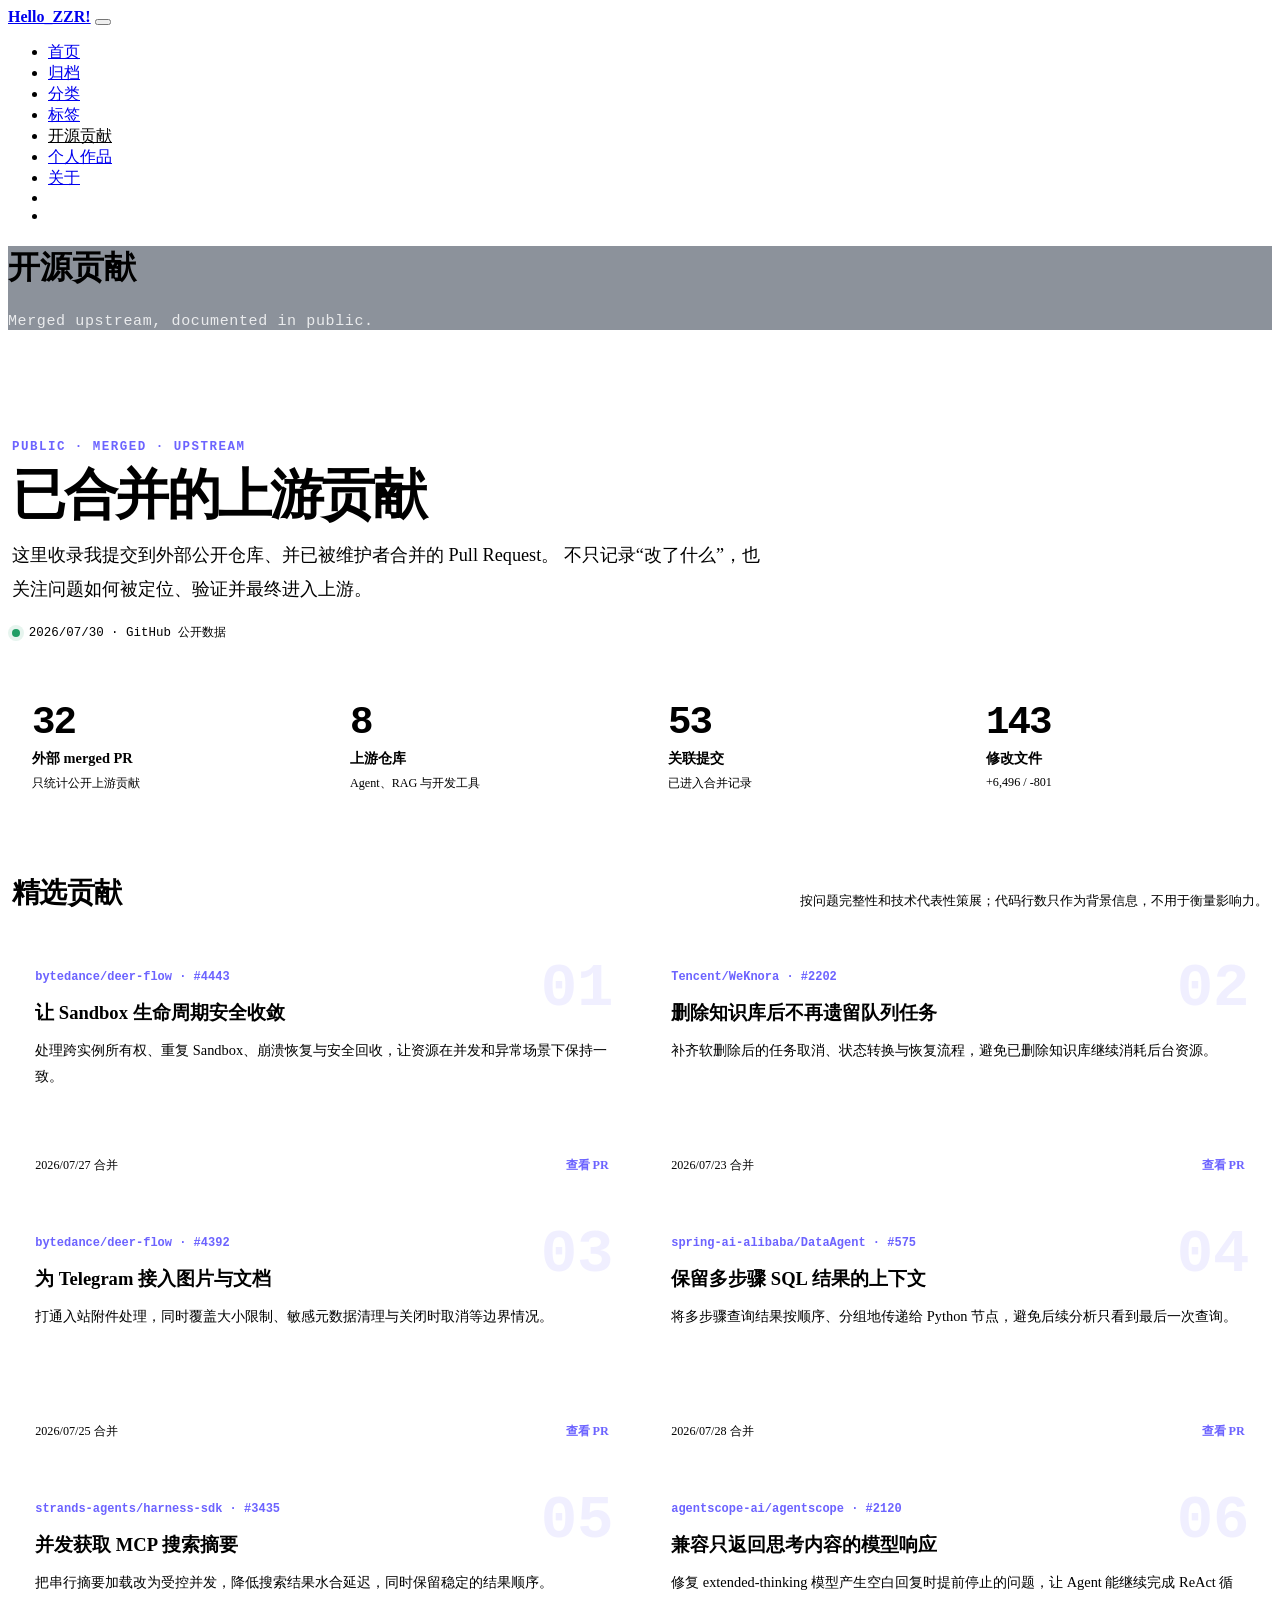
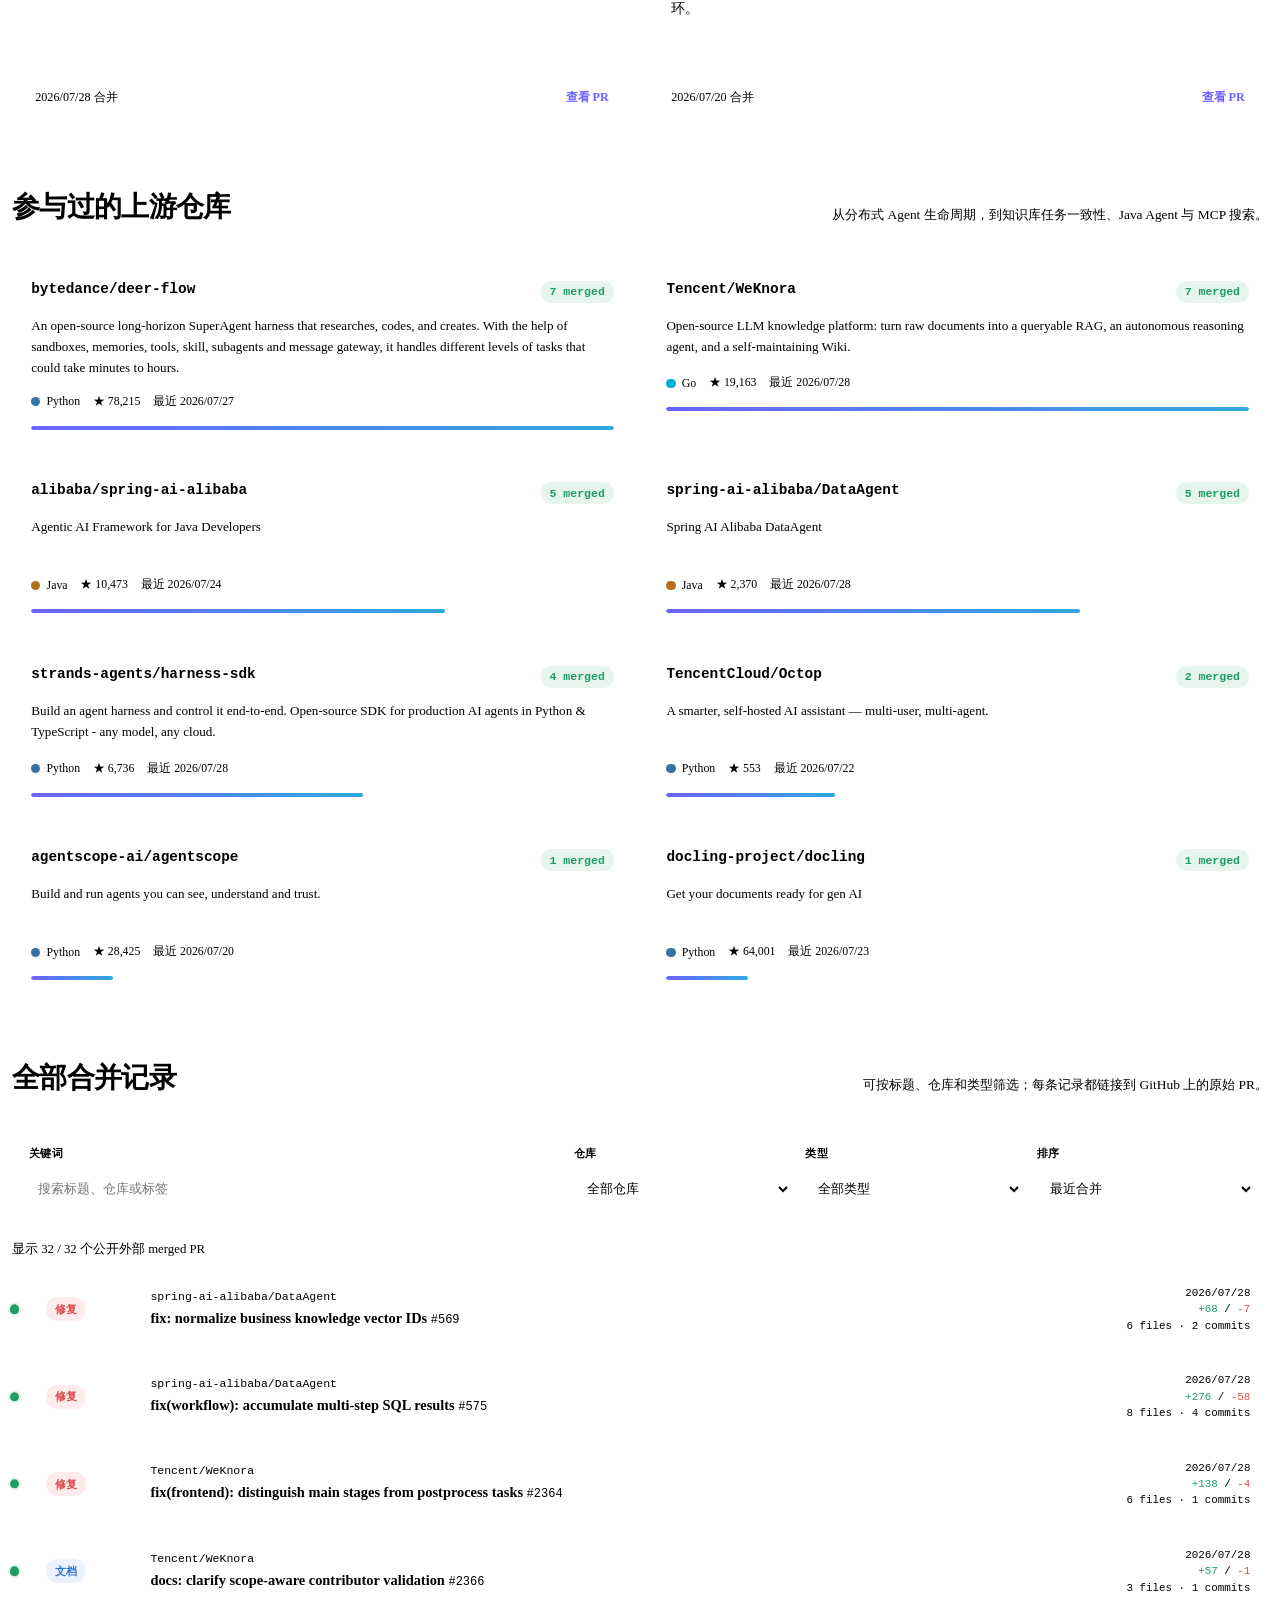
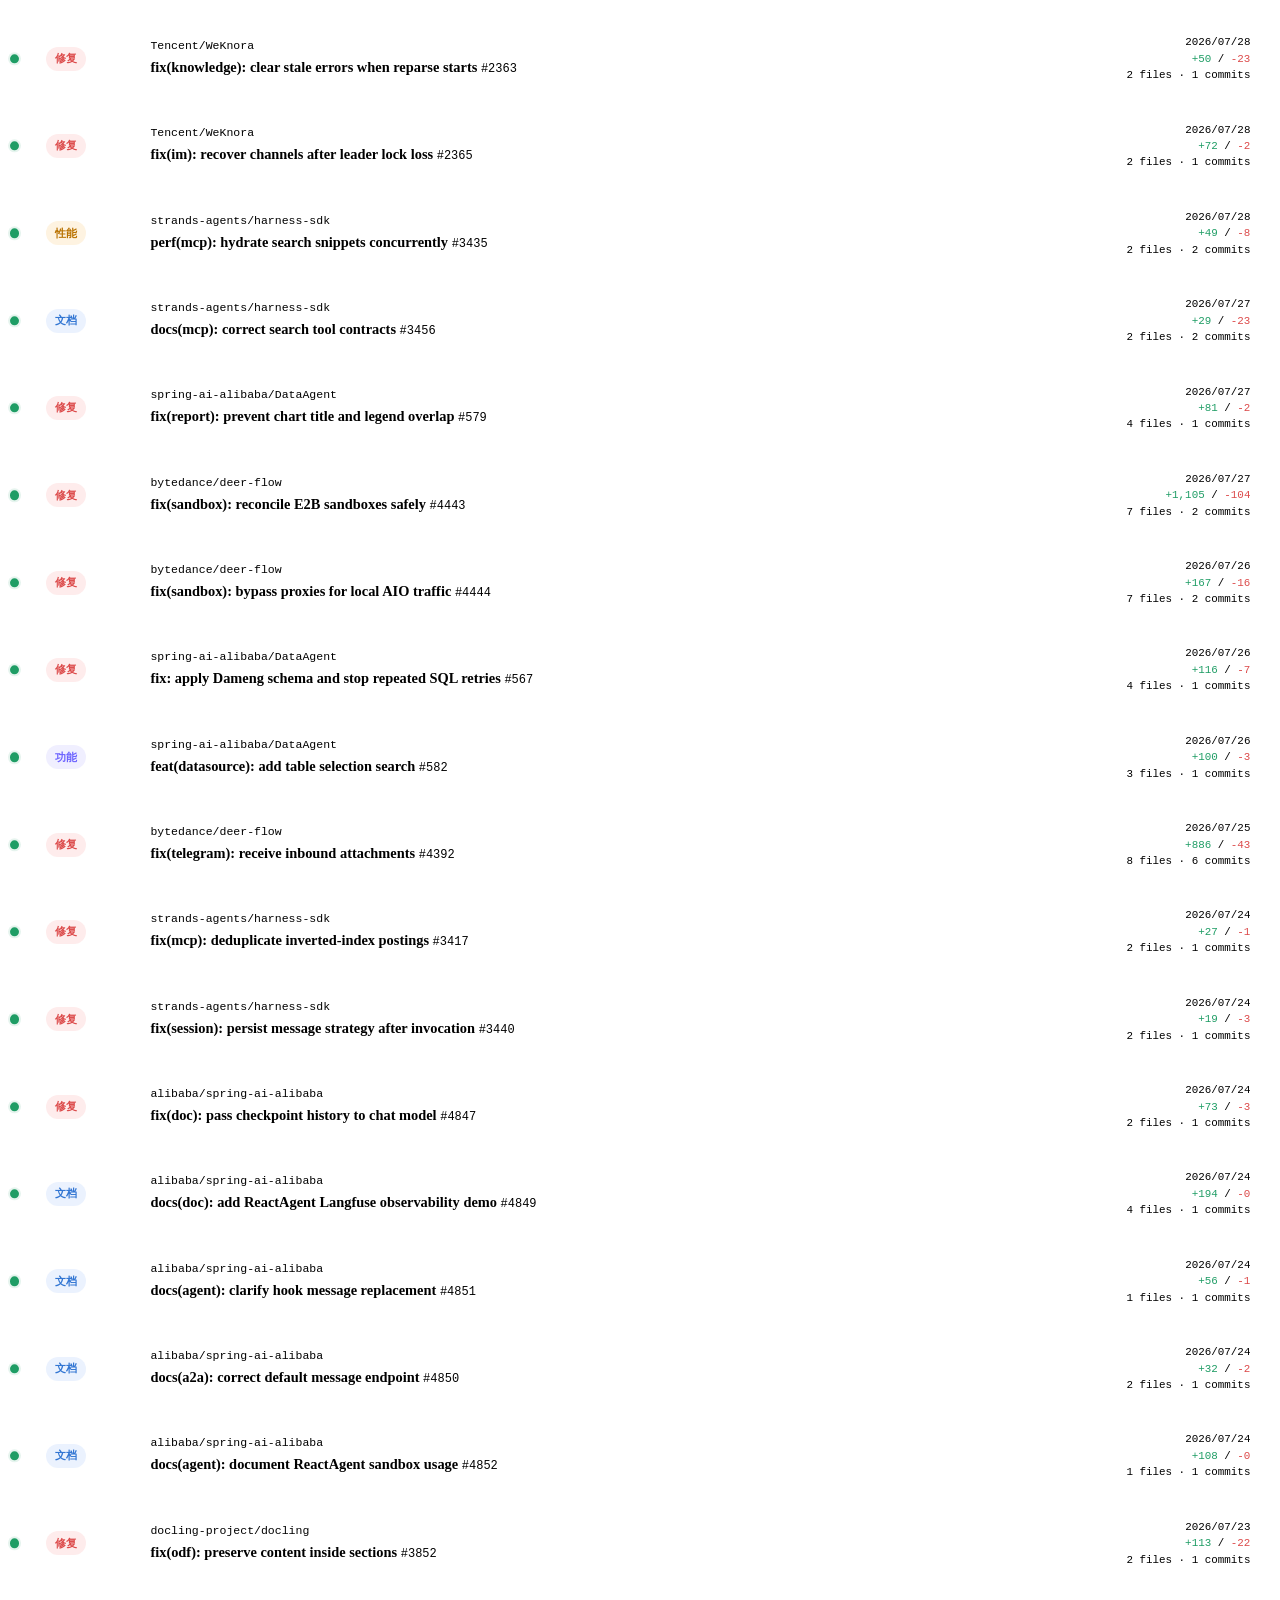
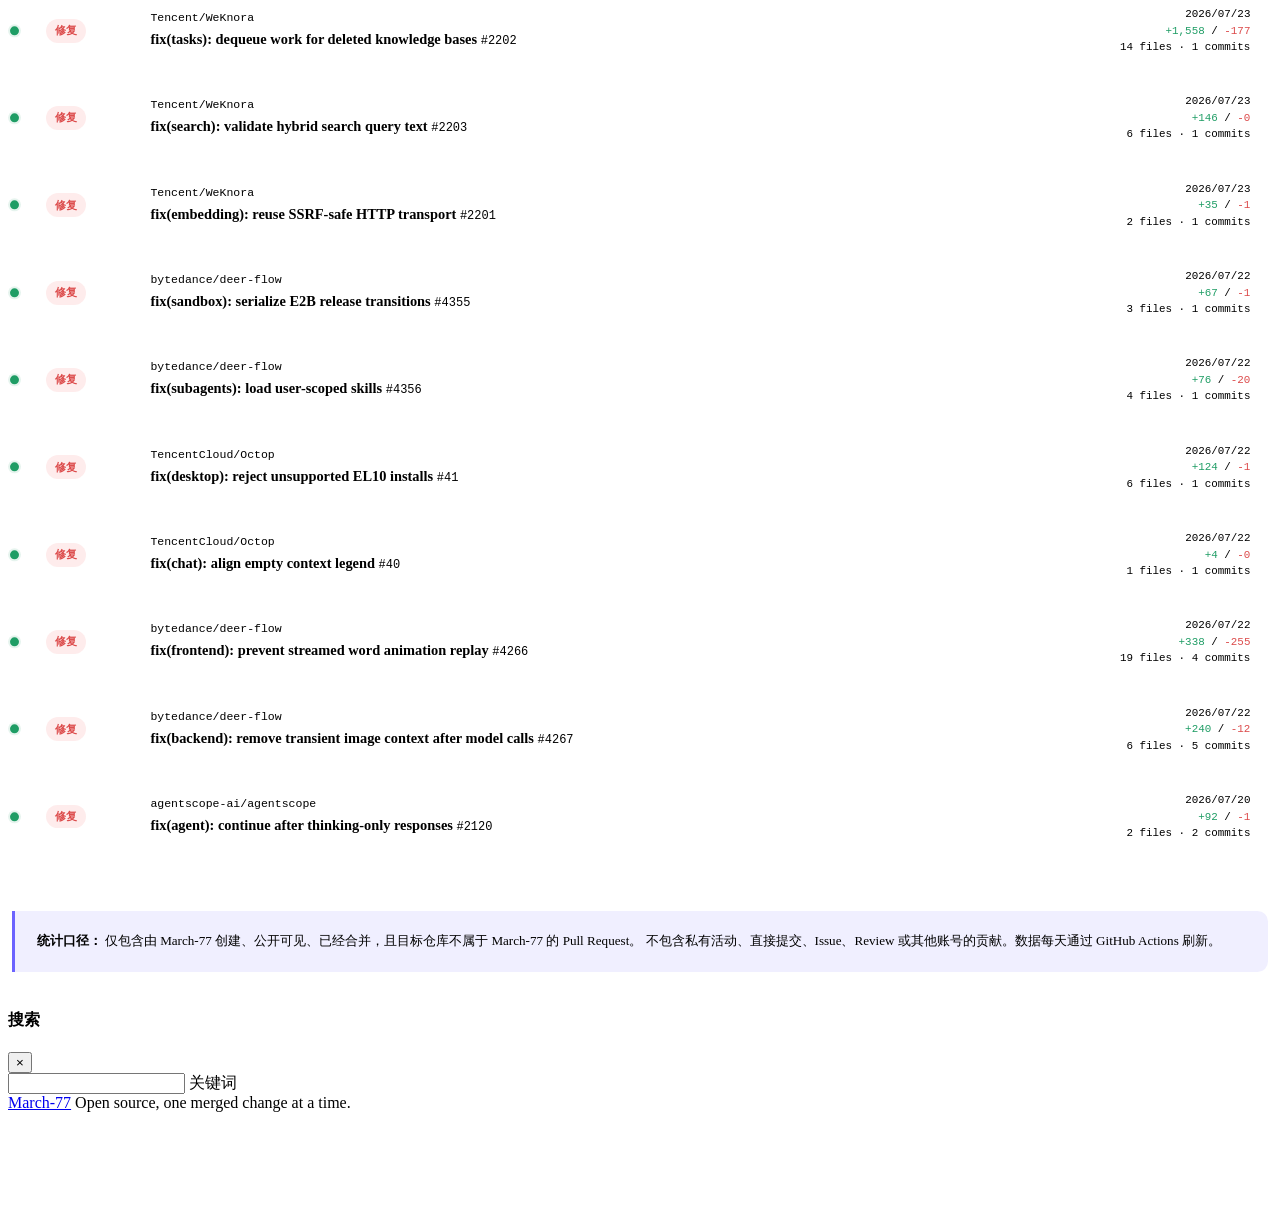
==== contributions/index.html @ 881c92c8 "add open source contributions and projects pages" ====
<!DOCTYPE html>
<html lang="zh-CN" data-default-color-scheme="auto">
<head>
  <meta charset="UTF-8">
  <meta name="viewport" content="width=device-width, initial-scale=1.0, maximum-scale=5.0, shrink-to-fit=no">
  <meta http-equiv="x-ua-compatible" content="ie=edge">
  <meta name="theme-color" content="#2f4154">
  <meta name="author" content="March-77">
  <meta name="description" content="March-77 提交到外部公开仓库并已被维护者合并的开源贡献，包括精选案例、仓库分组和完整 Pull Request 记录。">
  <meta name="keywords" content="March-77,开源贡献,Pull Request,GitHub,AI Agent,RAG">
  <meta property="og:type" content="website">
  <meta property="og:title" content="开源贡献 | Hello_ZZR!">
  <meta property="og:description" content="查看 March-77 已被上游项目合并的公开 Pull Request。">
  <meta property="og:url" content="https://march-77.github.io/contributions/">
  <meta property="og:site_name" content="Hello_ZZR!">
  <meta property="og:locale" content="zh_CN">
  <meta name="twitter:card" content="summary_large_image">
  <link rel="canonical" href="https://march-77.github.io/contributions/">
  <link rel="apple-touch-icon" sizes="76x76" href="/img/fluid.png">
  <link rel="icon" href="/img/fluid.png">
  <title>开源贡献 | Hello_ZZR!</title>

  <link rel="stylesheet" href="https://lib.baomitu.com/twitter-bootstrap/4.6.1/css/bootstrap.min.css">
  <link rel="stylesheet" href="//at.alicdn.com/t/font_1749284_hj8rtnfg7um.css">
  <link rel="stylesheet" href="//at.alicdn.com/t/font_1736178_lbnruvf0jn.css">
  <link rel="stylesheet" href="/css/main.css">
  <link rel="stylesheet" href="/css/portfolio.css">

  <script id="fluid-configs">
    var Fluid = window.Fluid || {};
    Fluid.ctx = Object.assign({}, Fluid.ctx);
    var CONFIG = {
      "hostname": "march-77.github.io",
      "root": "/",
      "version": "1.9.5",
      "typing": {"enable": false, "typeSpeed": 70, "cursorChar": "_", "loop": false},
      "anchorjs": {"enable": false},
      "progressbar": {"enable": true, "height_px": 3, "color": "#29d", "options": {"showSpinner": false, "trickleSpeed": 100}},
      "code_language": {"enable": false},
      "copy_btn": false,
      "image_caption": {"enable": false},
      "image_zoom": {"enable": false, "img_url_replace": ["", ""]},
      "toc": {"enable": false},
      "lazyload": {"enable": false},
      "web_analytics": {"enable": false, "follow_dnt": true},
      "search_path": "/local-search.xml",
      "include_content_in_search": true
    };
  </script>
  <script src="/js/utils.js"></script>
  <script src="/js/color-schema.js"></script>
</head>
<body>
  <a class="portfolio-skip-link" href="#main-content">跳到主要内容</a>
  <header>
    <div class="header-inner portfolio-header">
      <nav id="navbar" class="navbar fixed-top navbar-expand-lg navbar-dark scrolling-navbar" aria-label="主导航">
        <div class="container">
          <a class="navbar-brand" href="/"><strong>Hello_ZZR!</strong></a>
          <button id="navbar-toggler-btn" class="navbar-toggler" type="button" data-toggle="collapse"
                  data-target="#navbarSupportedContent" aria-controls="navbarSupportedContent"
                  aria-expanded="false" aria-label="展开或收起导航">
            <span class="animated-icon"><span></span><span></span><span></span></span>
          </button>
          <div class="collapse navbar-collapse" id="navbarSupportedContent">
            <ul class="navbar-nav ml-auto text-center">
              <li class="nav-item"><a class="nav-link" href="/" target="_self"><i class="iconfont icon-home-fill"></i><span>首页</span></a></li>
              <li class="nav-item"><a class="nav-link" href="/archives/" target="_self"><i class="iconfont icon-archive-fill"></i><span>归档</span></a></li>
              <li class="nav-item"><a class="nav-link" href="/categories/" target="_self"><i class="iconfont icon-category-fill"></i><span>分类</span></a></li>
              <li class="nav-item"><a class="nav-link" href="/tags/" target="_self"><i class="iconfont icon-tags-fill"></i><span>标签</span></a></li>
              <li class="nav-item" data-portfolio-nav>
                <a class="nav-link portfolio-nav-link active" href="/contributions/" target="_self" aria-current="page">
                  <i class="iconfont icon-code"></i><span>开源贡献</span>
                </a>
              </li>
              <li class="nav-item" data-portfolio-nav>
                <a class="nav-link portfolio-nav-link" href="/projects/" target="_self">
                  <i class="iconfont icon-briefcase"></i><span>个人作品</span>
                </a>
              </li>
              <li class="nav-item"><a class="nav-link" href="/about/" target="_self"><i class="iconfont icon-user-fill"></i><span>关于</span></a></li>
              <li class="nav-item" id="search-btn">
                <a class="nav-link" target="_self" href="javascript:;" data-toggle="modal" data-target="#modalSearch" aria-label="搜索">
                  <i class="iconfont icon-search"></i>
                </a>
              </li>
              <li class="nav-item" id="color-toggle-btn">
                <a class="nav-link" target="_self" href="javascript:;" aria-label="切换颜色模式">
                  <i class="iconfont icon-dark" id="color-toggle-icon"></i>
                </a>
              </li>
            </ul>
          </div>
        </div>
      </nav>
      <div id="banner" class="banner" parallax="true"
           style="background: url('/img/default.png') no-repeat center center; background-size: cover;">
        <div class="full-bg-img">
          <div class="mask flex-center portfolio-banner-mask">
            <div class="banner-text text-center fade-in-up">
              <h1 class="h2">开源贡献</h1>
              <p class="portfolio-banner-subtitle">Merged upstream, documented in public.</p>
            </div>
          </div>
        </div>
      </div>
    </div>
  </header>

  <main id="main-content">
    <div class="container nopadding-x-md">
      <div id="board">
        <div class="container">
          <div class="row">
            <div class="col-12 col-xl-11 m-auto">
              <article class="page-content portfolio-page"
                       data-portfolio-page="contributions"
                       data-portfolio-data="/data/portfolio.json">
                <header class="portfolio-intro">
                  <p class="portfolio-eyebrow">Public · Merged · Upstream</p>
                  <h2>已合并的上游贡献</h2>
                  <p class="portfolio-lead">
                    这里收录我提交到外部公开仓库、并已被维护者合并的 Pull Request。
                    不只记录“改了什么”，也关注问题如何被定位、验证并最终进入上游。
                  </p>
                  <p class="portfolio-updated"><span data-generated-at>2026-07-30 · GitHub 公开数据</span></p>
                </header>

                <section class="portfolio-stats" aria-label="开源贡献概览">
                  <div class="portfolio-stat">
                    <span class="portfolio-stat-value" data-stat="external-prs">32</span>
                    <span class="portfolio-stat-label">外部 merged PR</span>
                    <span class="portfolio-stat-detail">只统计公开上游贡献</span>
                  </div>
                  <div class="portfolio-stat">
                    <span class="portfolio-stat-value" data-stat="upstream-repos">8</span>
                    <span class="portfolio-stat-label">上游仓库</span>
                    <span class="portfolio-stat-detail">Agent、RAG 与开发工具</span>
                  </div>
                  <div class="portfolio-stat">
                    <span class="portfolio-stat-value" data-stat="commits">53</span>
                    <span class="portfolio-stat-label">关联提交</span>
                    <span class="portfolio-stat-detail">已进入合并记录</span>
                  </div>
                  <div class="portfolio-stat">
                    <span class="portfolio-stat-value" data-stat="changed-files">143</span>
                    <span class="portfolio-stat-label">修改文件</span>
                    <span class="portfolio-stat-detail" data-stat="diff">+6,496 / -801</span>
                  </div>
                </section>

                <section class="portfolio-section" aria-labelledby="featured-heading">
                  <div class="portfolio-section-heading">
                    <h2 id="featured-heading">精选贡献</h2>
                    <p>按问题完整性和技术代表性策展；代码行数只作为背景信息，不用于衡量影响力。</p>
                  </div>
                  <div class="portfolio-featured-grid" data-featured-contributions data-render-target>
                    <div class="portfolio-loading">正在载入精选贡献…</div>
                  </div>
                </section>

                <section class="portfolio-section" aria-labelledby="repositories-heading">
                  <div class="portfolio-section-heading">
                    <h2 id="repositories-heading">参与过的上游仓库</h2>
                    <p>从分布式 Agent 生命周期，到知识库任务一致性、Java Agent 与 MCP 搜索。</p>
                  </div>
                  <div class="portfolio-repo-grid" data-repository-groups data-render-target>
                    <div class="portfolio-loading">正在整理仓库分组…</div>
                  </div>
                </section>

                <section class="portfolio-section" id="all-contributions" aria-labelledby="all-heading">
                  <div class="portfolio-section-heading">
                    <h2 id="all-heading">全部合并记录</h2>
                    <p>可按标题、仓库和类型筛选；每条记录都链接到 GitHub 上的原始 PR。</p>
                  </div>
                  <div class="portfolio-filters" role="search" aria-label="筛选开源贡献">
                    <div class="portfolio-field">
                      <label for="contribution-search">关键词</label>
                      <input id="contribution-search" type="search" placeholder="搜索标题、仓库或标签">
                    </div>
                    <div class="portfolio-field">
                      <label for="contribution-repository">仓库</label>
                      <select id="contribution-repository"><option value="">全部仓库</option></select>
                    </div>
                    <div class="portfolio-field">
                      <label for="contribution-type">类型</label>
                      <select id="contribution-type"><option value="">全部类型</option></select>
                    </div>
                    <div class="portfolio-field">
                      <label for="contribution-sort">排序</label>
                      <select id="contribution-sort">
                        <option value="newest">最近合并</option>
                        <option value="oldest">最早合并</option>
                        <option value="repository">按仓库</option>
                      </select>
                    </div>
                  </div>
                  <p class="portfolio-result-count" data-contribution-count role="status" aria-live="polite">
                    显示 32 / 32 个公开外部 merged PR
                  </p>
                  <div class="portfolio-contribution-list" data-contribution-list data-render-target role="list">
                    <div class="portfolio-loading">正在载入完整合并记录…</div>
                  </div>
                  <noscript>
                    <p class="portfolio-method">
                      浏览完整记录需要启用 JavaScript。你也可以直接查看
                      <a href="https://github.com/search?q=is%3Apr+author%3AMarch-77+is%3Amerged+is%3Apublic&type=pullrequests">GitHub 公开检索结果</a>。
                    </p>
                  </noscript>
                </section>

                <aside class="portfolio-method">
                  <strong>统计口径：</strong>
                  仅包含由 March-77 创建、公开可见、已经合并，且目标仓库不属于 March-77 的 Pull Request。
                  不包含私有活动、直接提交、Issue、Review 或其他账号的贡献。数据每天通过 GitHub Actions 刷新。
                </aside>
              </article>
            </div>
          </div>
        </div>
      </div>
    </div>

    <a id="scroll-top-button" aria-label="返回顶部" href="#" role="button">
      <i class="iconfont icon-arrowup" aria-hidden="true"></i>
    </a>

    <div class="modal fade" id="modalSearch" tabindex="-1" role="dialog" aria-labelledby="ModalLabel" aria-hidden="true">
      <div class="modal-dialog modal-dialog-scrollable modal-lg" role="document">
        <div class="modal-content">
          <div class="modal-header text-center">
            <h4 class="modal-title w-100 font-weight-bold" id="ModalLabel">搜索</h4>
            <button type="button" id="local-search-close" class="close" data-dismiss="modal" aria-label="关闭">
              <span aria-hidden="true">&times;</span>
            </button>
          </div>
          <div class="modal-body mx-3">
            <div class="md-form mb-5">
              <input type="text" id="local-search-input" class="form-control validate">
              <label for="local-search-input">关键词</label>
            </div>
            <div class="list-group" id="local-search-result"></div>
          </div>
        </div>
      </div>
    </div>
  </main>

  <footer>
    <div class="footer-inner">
      <div class="footer-content">
        <a href="https://github.com/March-77" target="_blank" rel="noopener noreferrer"><span>March-77</span></a>
        <i class="iconfont icon-love"></i>
        <span>Open source, one merged change at a time.</span>
      </div>
    </div>
  </footer>

  <script src="https://lib.baomitu.com/nprogress/0.2.0/nprogress.min.js"></script>
  <link rel="stylesheet" href="https://lib.baomitu.com/nprogress/0.2.0/nprogress.min.css">
  <script>NProgress.configure({showSpinner:false,trickleSpeed:100});NProgress.start();window.addEventListener("load",function(){NProgress.done();});</script>
  <script src="https://lib.baomitu.com/jquery/3.6.4/jquery.min.js"></script>
  <script src="https://lib.baomitu.com/twitter-bootstrap/4.6.1/js/bootstrap.min.js"></script>
  <script src="/js/events.js"></script>
  <script src="/js/plugins.js"></script>
  <script src="/js/local-search.js"></script>
  <script src="/js/portfolio.js"></script>
  <script src="/js/boot.js"></script>
</body>
</html>
---- css/portfolio.css ----
.portfolio-page {
  --portfolio-accent: #6c63ff;
  --portfolio-accent-strong: #5146ee;
  --portfolio-accent-soft: rgba(108, 99, 255, 0.1);
  --portfolio-success: #1f9d65;
  --portfolio-success-soft: rgba(31, 157, 101, 0.11);
  --portfolio-warm: #f59e0b;
  --portfolio-card-bg: var(--board-bg-color);
  --portfolio-card-bg: color-mix(in srgb, var(--board-bg-color) 94%, var(--portfolio-accent) 6%);
  padding: 0 0.25rem 1rem;
}

.portfolio-skip-link {
  position: fixed;
  left: 1rem;
  top: -5rem;
  z-index: 1100;
  padding: 0.65rem 0.9rem;
  border-radius: 0 0 0.45rem 0.45rem;
  background: #fff;
  color: #1f3144;
  font-weight: 700;
  transition: top 0.2s ease;
}

.portfolio-skip-link:focus {
  top: 0;
}

.portfolio-header {
  height: 48vh !important;
  min-height: 340px;
  max-height: 540px;
}

.portfolio-header .animated-icon {
  display: block;
}

.portfolio-banner-mask {
  background-color: rgba(16, 28, 46, 0.48) !important;
}

.portfolio-banner-subtitle {
  margin: 0.75rem 0 0;
  color: rgba(255, 255, 255, 0.82);
  font-family: "JetBrains Mono", "SFMono-Regular", Consolas, monospace;
  font-size: clamp(0.78rem, 2vw, 0.94rem);
  letter-spacing: 0.04em;
}

.portfolio-page *,
.portfolio-page *::before,
.portfolio-page *::after {
  box-sizing: border-box;
}

.portfolio-page a:focus-visible,
.portfolio-page button:focus-visible,
.portfolio-page input:focus-visible,
.portfolio-page select:focus-visible {
  outline: 3px solid var(--portfolio-accent);
  outline-offset: 3px;
}

.portfolio-intro {
  max-width: 760px;
  margin-bottom: 2.6rem;
}

.portfolio-eyebrow {
  margin: 0 0 0.75rem;
  color: var(--portfolio-accent);
  font-family: "JetBrains Mono", "SFMono-Regular", Consolas, monospace;
  font-size: 0.78rem;
  font-weight: 700;
  letter-spacing: 0.12em;
  text-transform: uppercase;
}

.portfolio-intro h1,
.portfolio-intro h2 {
  margin: 0 0 0.9rem;
  color: var(--post-heading-color);
  font-size: clamp(2rem, 5vw, 3.4rem);
  font-weight: 750;
  letter-spacing: -0.045em;
  line-height: 1.08;
}

.portfolio-lead {
  margin: 0;
  color: var(--sec-text-color);
  font-size: clamp(1rem, 2vw, 1.14rem);
  line-height: 1.85;
}

.portfolio-updated {
  display: flex;
  align-items: center;
  gap: 0.55rem;
  margin-top: 1.1rem;
  color: var(--sec-text-color);
  font-family: "JetBrains Mono", "SFMono-Regular", Consolas, monospace;
  font-size: 0.78rem;
}

.portfolio-updated::before {
  width: 0.5rem;
  height: 0.5rem;
  border-radius: 50%;
  background: var(--portfolio-success);
  box-shadow: 0 0 0 0.25rem var(--portfolio-success-soft);
  content: "";
}

.portfolio-stats {
  display: grid;
  grid-template-columns: repeat(4, minmax(0, 1fr));
  gap: 1rem;
  margin: 0 0 3.5rem;
}

.portfolio-stat {
  min-height: 132px;
  padding: 1.25rem;
  border: 1px solid var(--line-color);
  border-radius: 0.9rem;
  background: var(--portfolio-card-bg);
}

.portfolio-stat-value {
  display: block;
  margin-bottom: 0.45rem;
  color: var(--post-heading-color);
  font-family: "JetBrains Mono", "SFMono-Regular", Consolas, monospace;
  font-size: clamp(1.7rem, 4vw, 2.45rem);
  font-weight: 750;
  letter-spacing: -0.05em;
  line-height: 1;
}

.portfolio-stat-label {
  display: block;
  color: var(--text-color);
  font-size: 0.9rem;
  font-weight: 600;
}

.portfolio-stat-detail {
  display: block;
  margin-top: 0.4rem;
  color: var(--sec-text-color);
  font-size: 0.76rem;
}

.portfolio-section {
  margin-top: 3.7rem;
  scroll-margin-top: 5rem;
}

.portfolio-section-heading {
  display: flex;
  align-items: flex-end;
  justify-content: space-between;
  gap: 1.5rem;
  margin-bottom: 1.35rem;
  padding-bottom: 0.85rem;
  border-bottom: 1px solid var(--line-color);
}

.portfolio-section-heading h2 {
  margin: 0;
  color: var(--post-heading-color);
  font-size: clamp(1.35rem, 3vw, 1.75rem);
  font-weight: 700;
  letter-spacing: -0.025em;
}

.portfolio-section-heading p {
  max-width: 520px;
  margin: 0;
  color: var(--sec-text-color);
  font-size: 0.84rem;
  line-height: 1.65;
  text-align: right;
}

.portfolio-featured-grid,
.portfolio-project-featured {
  display: grid;
  grid-template-columns: repeat(2, minmax(0, 1fr));
  gap: 1rem;
}

.portfolio-story {
  position: relative;
  display: flex;
  min-height: 250px;
  flex-direction: column;
  padding: 1.45rem;
  overflow: hidden;
  border: 1px solid var(--line-color);
  border-radius: 1rem;
  background: var(--portfolio-card-bg);
  transition: transform 0.2s ease, border-color 0.2s ease, box-shadow 0.2s ease;
}

.portfolio-story:hover,
.portfolio-project-card:hover,
.portfolio-repo-card:hover {
  transform: translateY(-3px);
  border-color: color-mix(in srgb, var(--portfolio-accent) 46%, var(--line-color));
  box-shadow: 0 12px 28px rgba(31, 41, 55, 0.09);
}

.portfolio-story-index {
  position: absolute;
  right: 1.15rem;
  top: 0.75rem;
  color: var(--portfolio-accent-soft);
  font-family: "JetBrains Mono", "SFMono-Regular", Consolas, monospace;
  font-size: 3.8rem;
  font-weight: 800;
  line-height: 1;
}

.portfolio-story-repo,
.portfolio-project-kicker {
  position: relative;
  z-index: 1;
  margin-bottom: 1rem;
  color: var(--portfolio-accent);
  font-family: "JetBrains Mono", "SFMono-Regular", Consolas, monospace;
  font-size: 0.75rem;
  font-weight: 700;
}

.portfolio-story h3,
.portfolio-project-card h3 {
  position: relative;
  z-index: 1;
  margin: 0 0 0.7rem;
  color: var(--post-heading-color);
  font-size: 1.16rem;
  font-weight: 700;
  line-height: 1.45;
}

.portfolio-story p,
.portfolio-project-card p {
  position: relative;
  z-index: 1;
  flex: 1;
  margin: 0 0 1.15rem;
  color: var(--sec-text-color);
  font-size: 0.9rem;
  line-height: 1.75;
}

.portfolio-story-footer,
.portfolio-project-footer {
  position: relative;
  z-index: 1;
  display: flex;
  align-items: center;
  justify-content: space-between;
  gap: 1rem;
  margin-top: auto;
  color: var(--sec-text-color);
  font-size: 0.76rem;
}

.portfolio-link {
  display: inline-flex;
  align-items: center;
  gap: 0.4rem;
  color: var(--portfolio-accent) !important;
  font-weight: 650;
  text-decoration: none !important;
}

.portfolio-link:hover {
  color: var(--portfolio-accent-strong) !important;
}

.portfolio-repo-grid {
  display: grid;
  grid-template-columns: repeat(2, minmax(0, 1fr));
  gap: 0.9rem;
}

.portfolio-repo-card {
  padding: 1.2rem;
  border: 1px solid var(--line-color);
  border-radius: 0.85rem;
  background: var(--portfolio-card-bg);
  transition: transform 0.2s ease, border-color 0.2s ease, box-shadow 0.2s ease;
}

.portfolio-repo-head {
  display: flex;
  align-items: flex-start;
  justify-content: space-between;
  gap: 1rem;
}

.portfolio-repo-name {
  color: var(--post-heading-color) !important;
  font-family: "JetBrains Mono", "SFMono-Regular", Consolas, monospace;
  font-size: 0.9rem;
  font-weight: 700;
  overflow-wrap: anywhere;
  text-decoration: none !important;
}

.portfolio-repo-count {
  flex: 0 0 auto;
  padding: 0.28rem 0.55rem;
  border-radius: 999px;
  background: var(--portfolio-success-soft);
  color: var(--portfolio-success);
  font-family: "JetBrains Mono", "SFMono-Regular", Consolas, monospace;
  font-size: 0.72rem;
  font-weight: 700;
}

.portfolio-repo-description {
  min-height: 2.8rem;
  margin: 0.75rem 0 1rem;
  color: var(--sec-text-color);
  font-size: 0.82rem;
  line-height: 1.6;
}

.portfolio-repo-meta,
.portfolio-project-meta {
  display: flex;
  flex-wrap: wrap;
  gap: 0.8rem;
  color: var(--sec-text-color);
  font-size: 0.74rem;
}

.portfolio-language {
  display: inline-flex;
  align-items: center;
  gap: 0.38rem;
}

.portfolio-language-dot {
  width: 0.58rem;
  height: 0.58rem;
  border-radius: 50%;
  background: var(--language-color, #718096);
}

.portfolio-repo-bar {
  height: 4px;
  margin-top: 1rem;
  overflow: hidden;
  border-radius: 999px;
  background: var(--line-color);
}

.portfolio-repo-bar span {
  display: block;
  width: var(--repo-share, 0%);
  height: 100%;
  border-radius: inherit;
  background: linear-gradient(90deg, var(--portfolio-accent), #30a9de);
}

.portfolio-filters {
  display: grid;
  grid-template-columns: minmax(220px, 1.7fr) repeat(3, minmax(130px, 0.7fr));
  gap: 0.75rem;
  margin-bottom: 1rem;
  padding: 0.9rem;
  border: 1px solid var(--line-color);
  border-radius: 0.85rem;
  background: var(--portfolio-card-bg);
}

.portfolio-project-filters {
  grid-template-columns: minmax(220px, 1.7fr) repeat(2, minmax(150px, 0.8fr));
}

.portfolio-field label {
  display: block;
  margin: 0 0 0.35rem 0.15rem;
  color: var(--sec-text-color);
  font-size: 0.7rem;
  font-weight: 700;
  letter-spacing: 0.04em;
  text-transform: uppercase;
}

.portfolio-field input,
.portfolio-field select {
  width: 100%;
  min-height: 44px;
  padding: 0.55rem 0.72rem;
  border: 1px solid var(--line-color);
  border-radius: 0.55rem;
  outline: none;
  background: var(--board-bg-color);
  color: var(--text-color);
  font-size: 0.84rem;
  transition: border-color 0.2s ease, box-shadow 0.2s ease;
}

.portfolio-field input:focus,
.portfolio-field select:focus {
  border-color: var(--portfolio-accent);
  box-shadow: 0 0 0 3px var(--portfolio-accent-soft);
}

.portfolio-result-count {
  margin: 0 0 0.8rem;
  color: var(--sec-text-color);
  font-size: 0.8rem;
}

.portfolio-contribution-list {
  position: relative;
  display: grid;
  gap: 0.65rem;
  padding-left: 1.05rem;
}

.portfolio-contribution-list::before {
  position: absolute;
  top: 0.55rem;
  bottom: 0.55rem;
  left: 0.15rem;
  width: 1px;
  background: var(--line-color);
  content: "";
}

.portfolio-contribution {
  position: relative;
  display: grid;
  grid-template-columns: 88px minmax(0, 1fr) auto;
  gap: 1rem;
  align-items: center;
  padding: 1rem 1.1rem;
  border: 1px solid var(--line-color);
  border-radius: 0.75rem;
  background: var(--portfolio-card-bg);
}

.portfolio-contribution::before {
  position: absolute;
  top: 50%;
  left: -1.18rem;
  width: 0.58rem;
  height: 0.58rem;
  border: 2px solid var(--board-bg-color);
  border-radius: 50%;
  background: var(--portfolio-success);
  box-shadow: 0 0 0 2px var(--portfolio-success-soft);
  content: "";
  transform: translateY(-50%);
}

.portfolio-type {
  display: inline-flex;
  width: max-content;
  align-items: center;
  justify-content: center;
  padding: 0.28rem 0.55rem;
  border-radius: 999px;
  background: var(--portfolio-accent-soft);
  color: var(--portfolio-accent);
  font-family: "JetBrains Mono", "SFMono-Regular", Consolas, monospace;
  font-size: 0.7rem;
  font-weight: 750;
  text-transform: uppercase;
}

.portfolio-type[data-type="fix"] {
  background: rgba(239, 68, 68, 0.1);
  color: #dc4b4b;
}

.portfolio-type[data-type="docs"] {
  background: rgba(59, 130, 246, 0.1);
  color: #3276d3;
}

.portfolio-type[data-type="perf"] {
  background: rgba(245, 158, 11, 0.12);
  color: #b97200;
}

.portfolio-contribution-main {
  min-width: 0;
}

.portfolio-contribution-repo {
  display: block;
  margin-bottom: 0.25rem;
  color: var(--sec-text-color);
  font-family: "JetBrains Mono", "SFMono-Regular", Consolas, monospace;
  font-size: 0.72rem;
}

.portfolio-contribution-title {
  display: inline;
  color: var(--post-heading-color) !important;
  font-size: 0.9rem;
  font-weight: 650;
  line-height: 1.55;
  overflow-wrap: anywhere;
  text-decoration: none !important;
}

.portfolio-contribution-title:hover {
  color: var(--portfolio-accent) !important;
}

.portfolio-contribution-number {
  color: var(--sec-text-color);
  font-family: "JetBrains Mono", "SFMono-Regular", Consolas, monospace;
  font-size: 0.75rem;
}

.portfolio-contribution-meta {
  display: grid;
  min-width: 128px;
  gap: 0.28rem;
  color: var(--sec-text-color);
  font-family: "JetBrains Mono", "SFMono-Regular", Consolas, monospace;
  font-size: 0.68rem;
  text-align: right;
}

.portfolio-diff-add {
  color: var(--portfolio-success);
}

.portfolio-diff-del {
  color: #dc4b4b;
}

.portfolio-project-card {
  position: relative;
  display: flex;
  min-height: 280px;
  flex-direction: column;
  padding: 1.45rem;
  border: 1px solid var(--line-color);
  border-radius: 1rem;
  background: var(--portfolio-card-bg);
  transition: transform 0.2s ease, border-color 0.2s ease, box-shadow 0.2s ease;
}

.portfolio-project-card.is-featured::before {
  position: absolute;
  top: 0;
  left: 1.45rem;
  width: 44px;
  height: 3px;
  border-radius: 0 0 3px 3px;
  background: var(--portfolio-accent);
  content: "";
}

.portfolio-project-tags {
  display: flex;
  flex-wrap: wrap;
  gap: 0.42rem;
  margin: 0 0 1rem;
}

.portfolio-project-tag,
.portfolio-license {
  display: inline-flex;
  align-items: center;
  padding: 0.25rem 0.5rem;
  border-radius: 999px;
  background: var(--portfolio-accent-soft);
  color: var(--portfolio-accent);
  font-size: 0.7rem;
  font-weight: 650;
}

.portfolio-license.is-missing {
  background: rgba(245, 158, 11, 0.12);
  color: #b97200;
}

.portfolio-project-grid {
  display: grid;
  grid-template-columns: repeat(3, minmax(0, 1fr));
  gap: 0.9rem;
}

.portfolio-project-grid .portfolio-project-card {
  min-height: 250px;
}

.portfolio-method {
  margin-top: 3.5rem;
  padding: 1.2rem 1.35rem;
  border-left: 3px solid var(--portfolio-accent);
  border-radius: 0 0.65rem 0.65rem 0;
  background: var(--portfolio-accent-soft);
  color: var(--sec-text-color);
  font-size: 0.82rem;
  line-height: 1.75;
}

.portfolio-method strong {
  color: var(--text-color);
}

.portfolio-loading,
.portfolio-empty,
.portfolio-error {
  padding: 2rem;
  border: 1px dashed var(--line-color);
  border-radius: 0.75rem;
  color: var(--sec-text-color);
  text-align: center;
}

.portfolio-error {
  border-color: rgba(239, 68, 68, 0.4);
  color: #dc4b4b;
}

.portfolio-nav-link.active {
  color: var(--link-hover-color) !important;
}

@media (max-width: 991.98px) {
  .portfolio-stats {
    grid-template-columns: repeat(2, minmax(0, 1fr));
  }

  .portfolio-filters {
    grid-template-columns: repeat(2, minmax(0, 1fr));
  }

  .portfolio-project-grid {
    grid-template-columns: repeat(2, minmax(0, 1fr));
  }
}

@media (max-width: 767.98px) {
  .portfolio-header {
    height: 42vh !important;
    min-height: 280px;
  }

  .portfolio-page {
    padding: 0 0 0.5rem;
  }

  .portfolio-section {
    margin-top: 2.8rem;
  }

  .portfolio-section-heading {
    display: block;
  }

  .portfolio-section-heading p {
    margin-top: 0.5rem;
    text-align: left;
  }

  .portfolio-featured-grid,
  .portfolio-project-featured,
  .portfolio-repo-grid,
  .portfolio-project-grid {
    grid-template-columns: 1fr;
  }

  .portfolio-contribution {
    grid-template-columns: 72px minmax(0, 1fr);
  }

  .portfolio-contribution-meta {
    grid-column: 2;
    display: flex;
    min-width: 0;
    flex-wrap: wrap;
    gap: 0.75rem;
    text-align: left;
  }
}

@media (max-width: 575.98px) {
  .portfolio-stats,
  .portfolio-filters {
    grid-template-columns: 1fr;
  }

  .portfolio-stat {
    min-height: 112px;
  }

  .portfolio-contribution {
    grid-template-columns: 1fr;
    gap: 0.65rem;
  }

  .portfolio-contribution-meta {
    grid-column: 1;
  }

  .portfolio-story,
  .portfolio-project-card {
    min-height: 0;
  }

  .portfolio-field input,
  .portfolio-field select {
    font-size: 1rem;
  }
}

@media (prefers-reduced-motion: reduce) {
  .portfolio-story,
  .portfolio-project-card,
  .portfolio-repo-card,
  .portfolio-field input,
  .portfolio-field select {
    transition: none;
  }
}

[data-user-color-scheme="dark"] .portfolio-page,
:root:not([data-user-color-scheme]) .portfolio-page {
  --portfolio-accent: #9b91ff;
  --portfolio-accent-strong: #bbb4ff;
  --portfolio-accent-soft: rgba(155, 145, 255, 0.13);
  --portfolio-success: #50c98b;
  --portfolio-success-soft: rgba(80, 201, 139, 0.12);
}

@media (prefers-color-scheme: light) {
  :root:not([data-user-color-scheme]) .portfolio-page {
    --portfolio-accent: #6c63ff;
    --portfolio-accent-strong: #5146ee;
    --portfolio-accent-soft: rgba(108, 99, 255, 0.1);
    --portfolio-success: #1f9d65;
    --portfolio-success-soft: rgba(31, 157, 101, 0.11);
  }
}
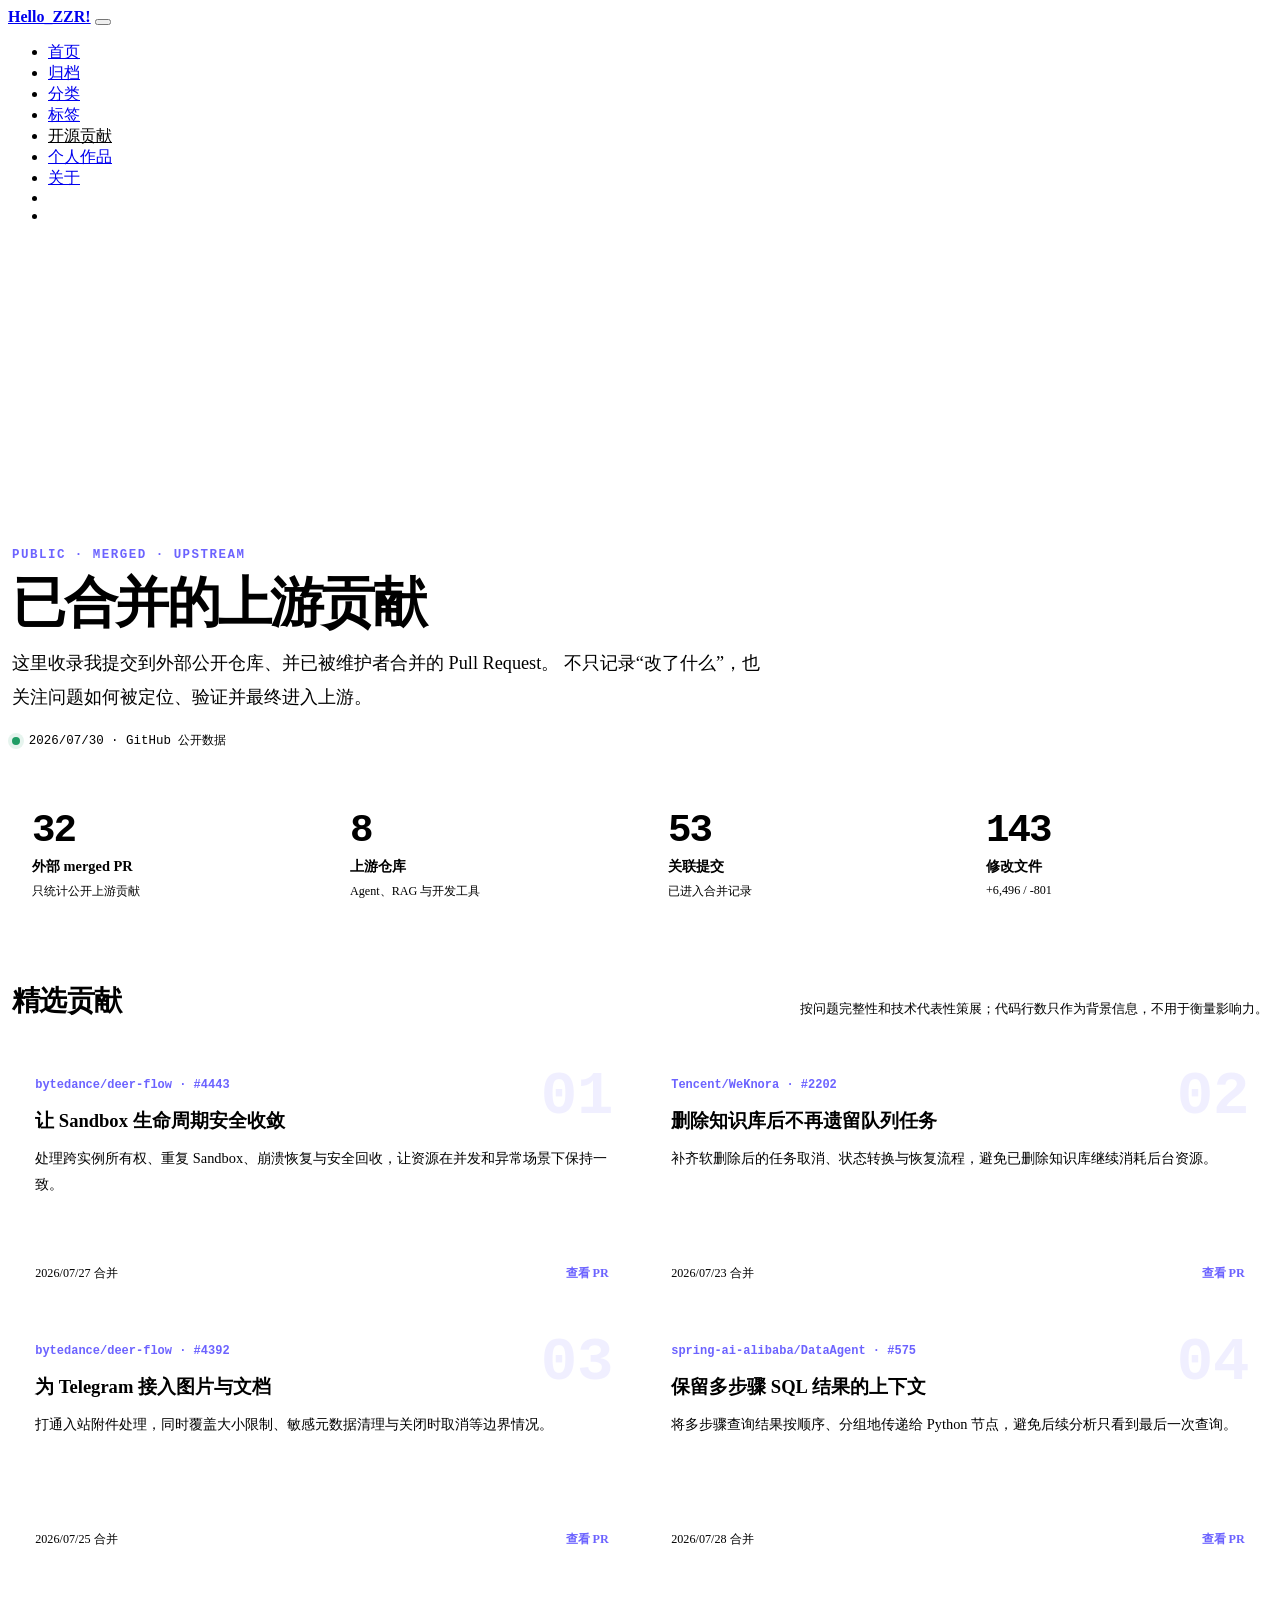
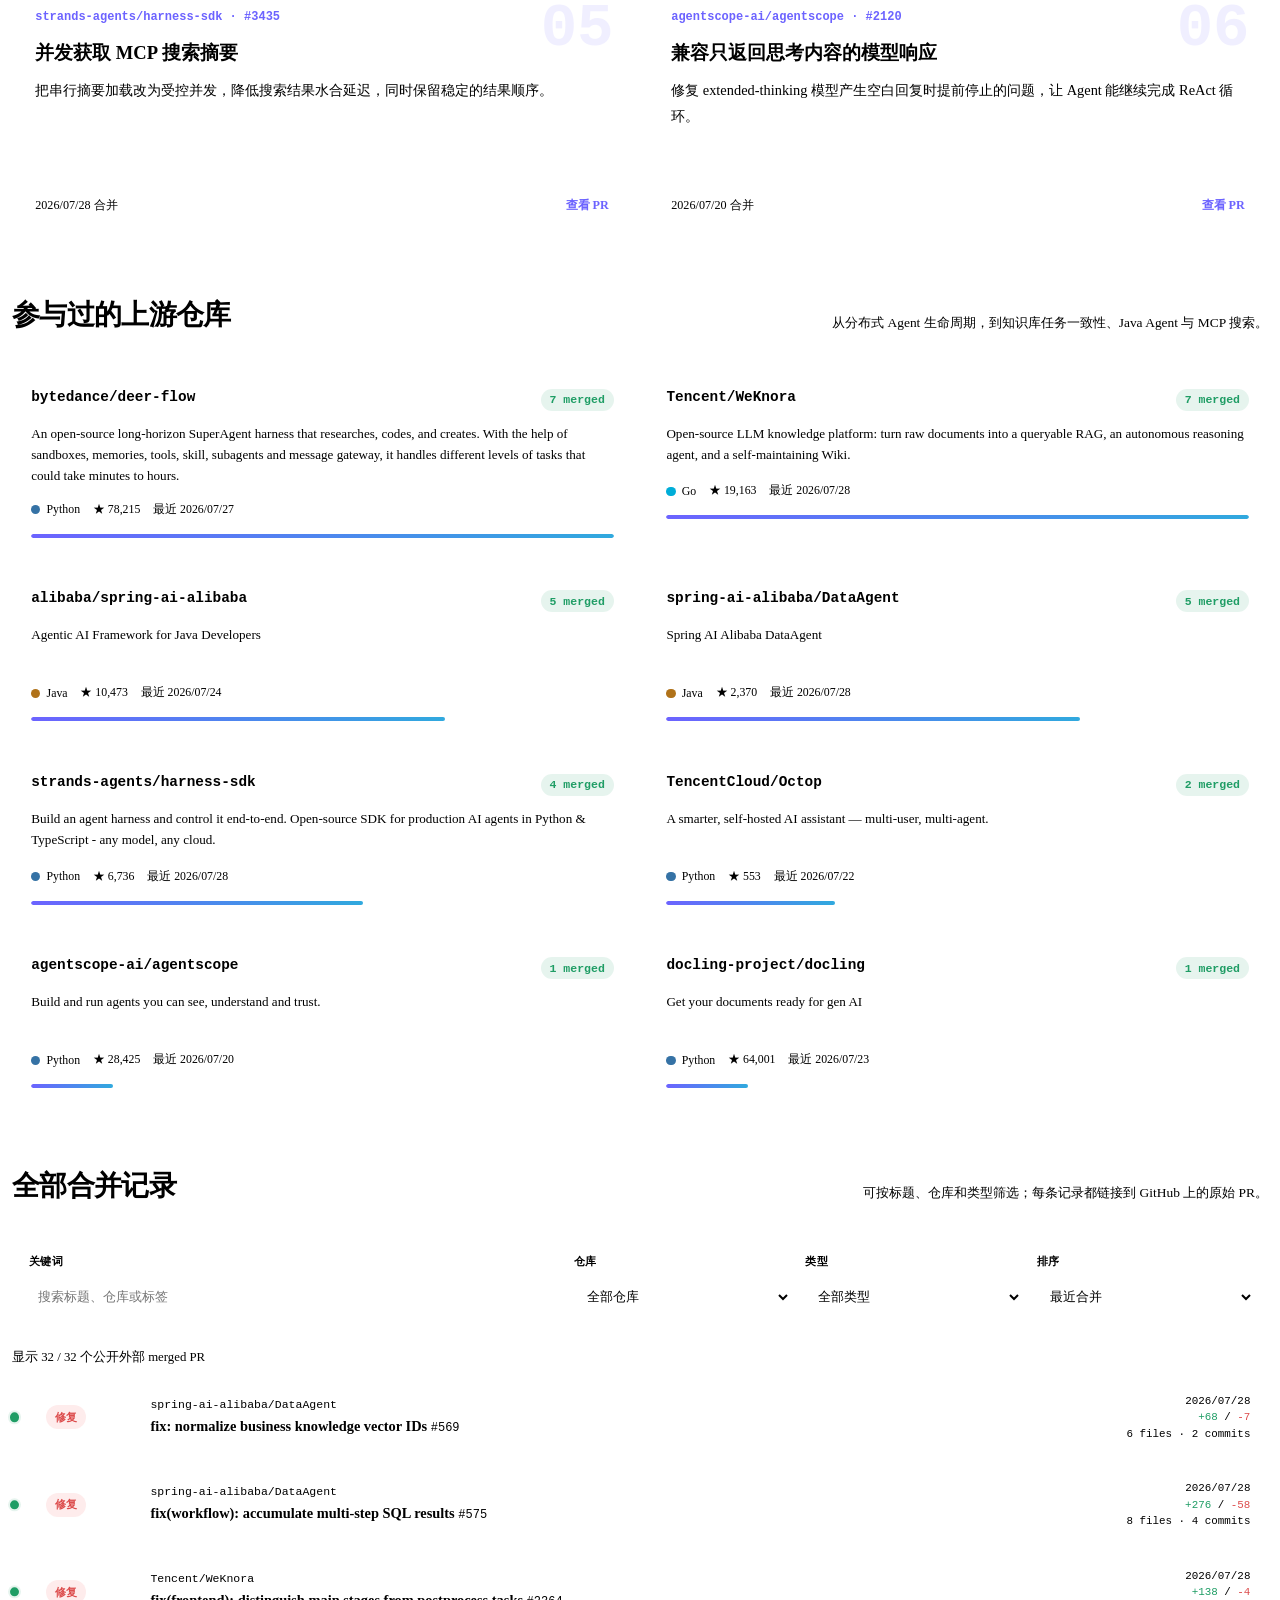
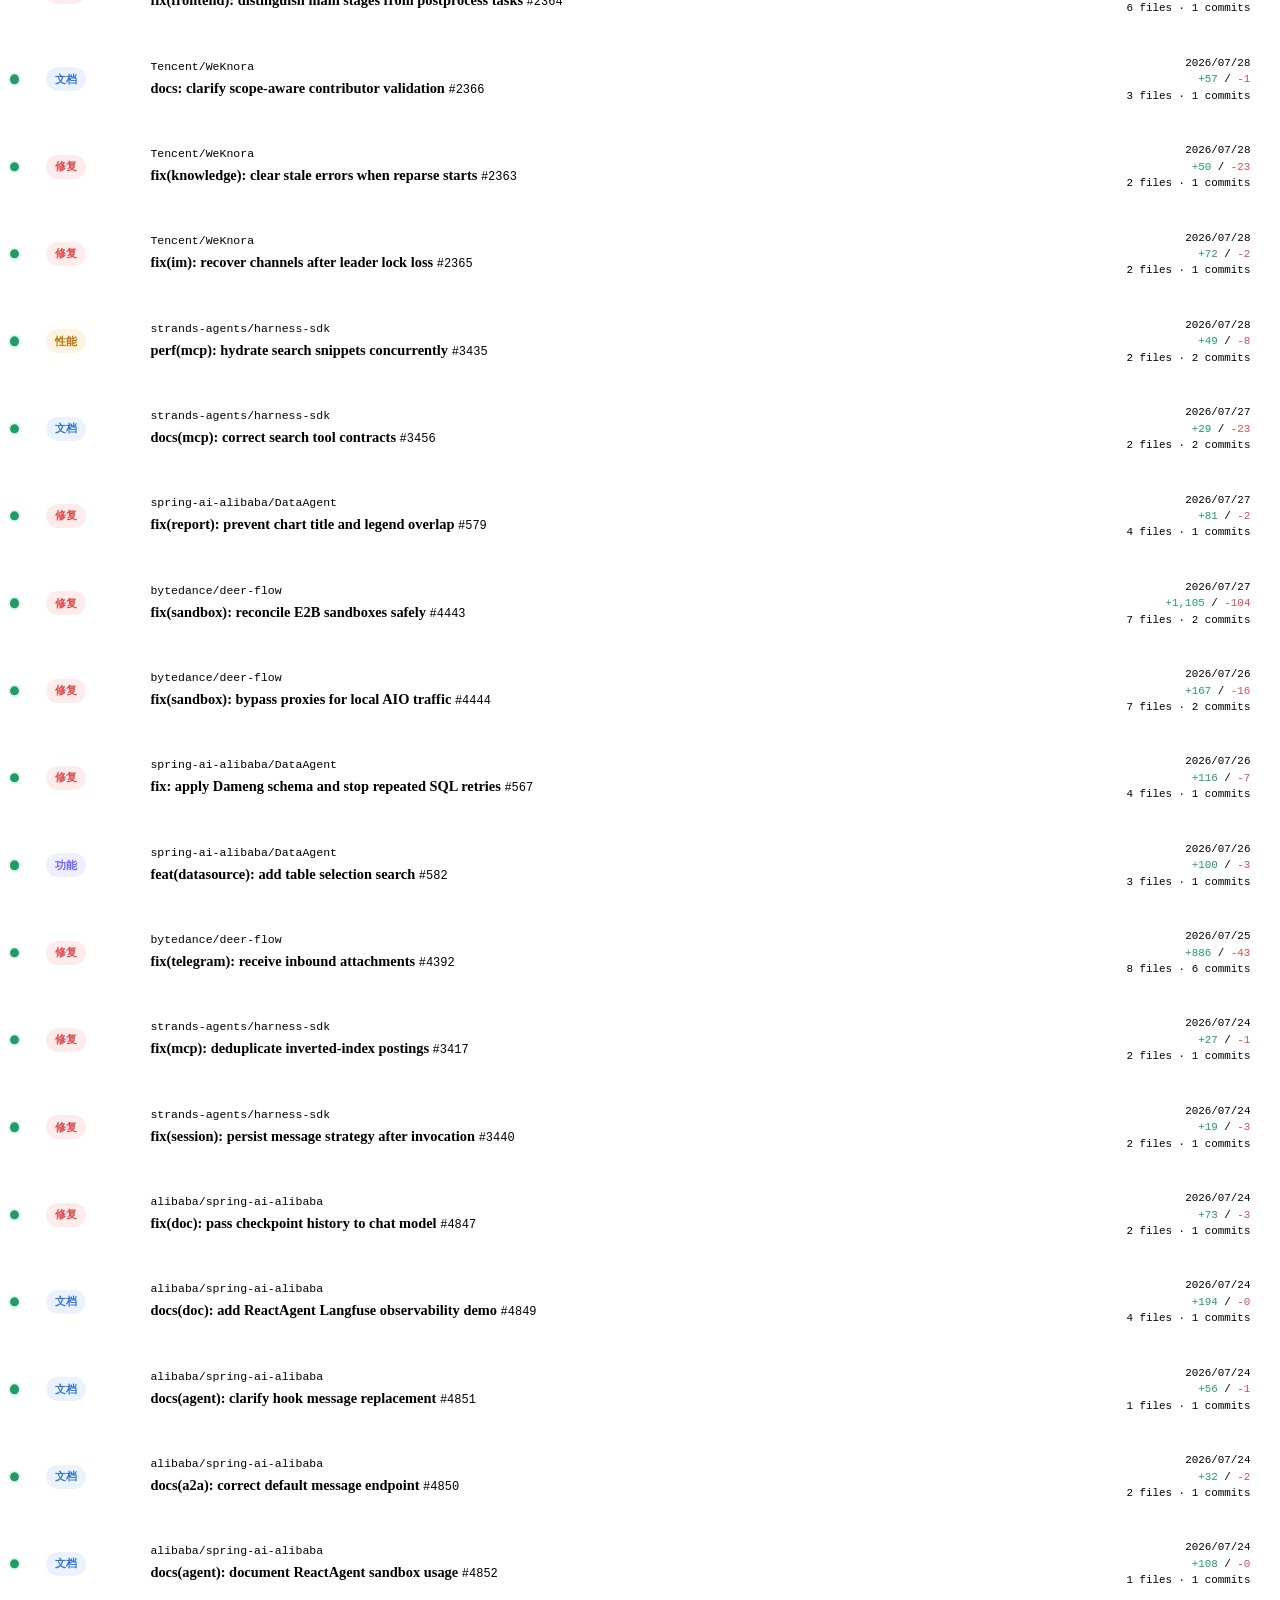
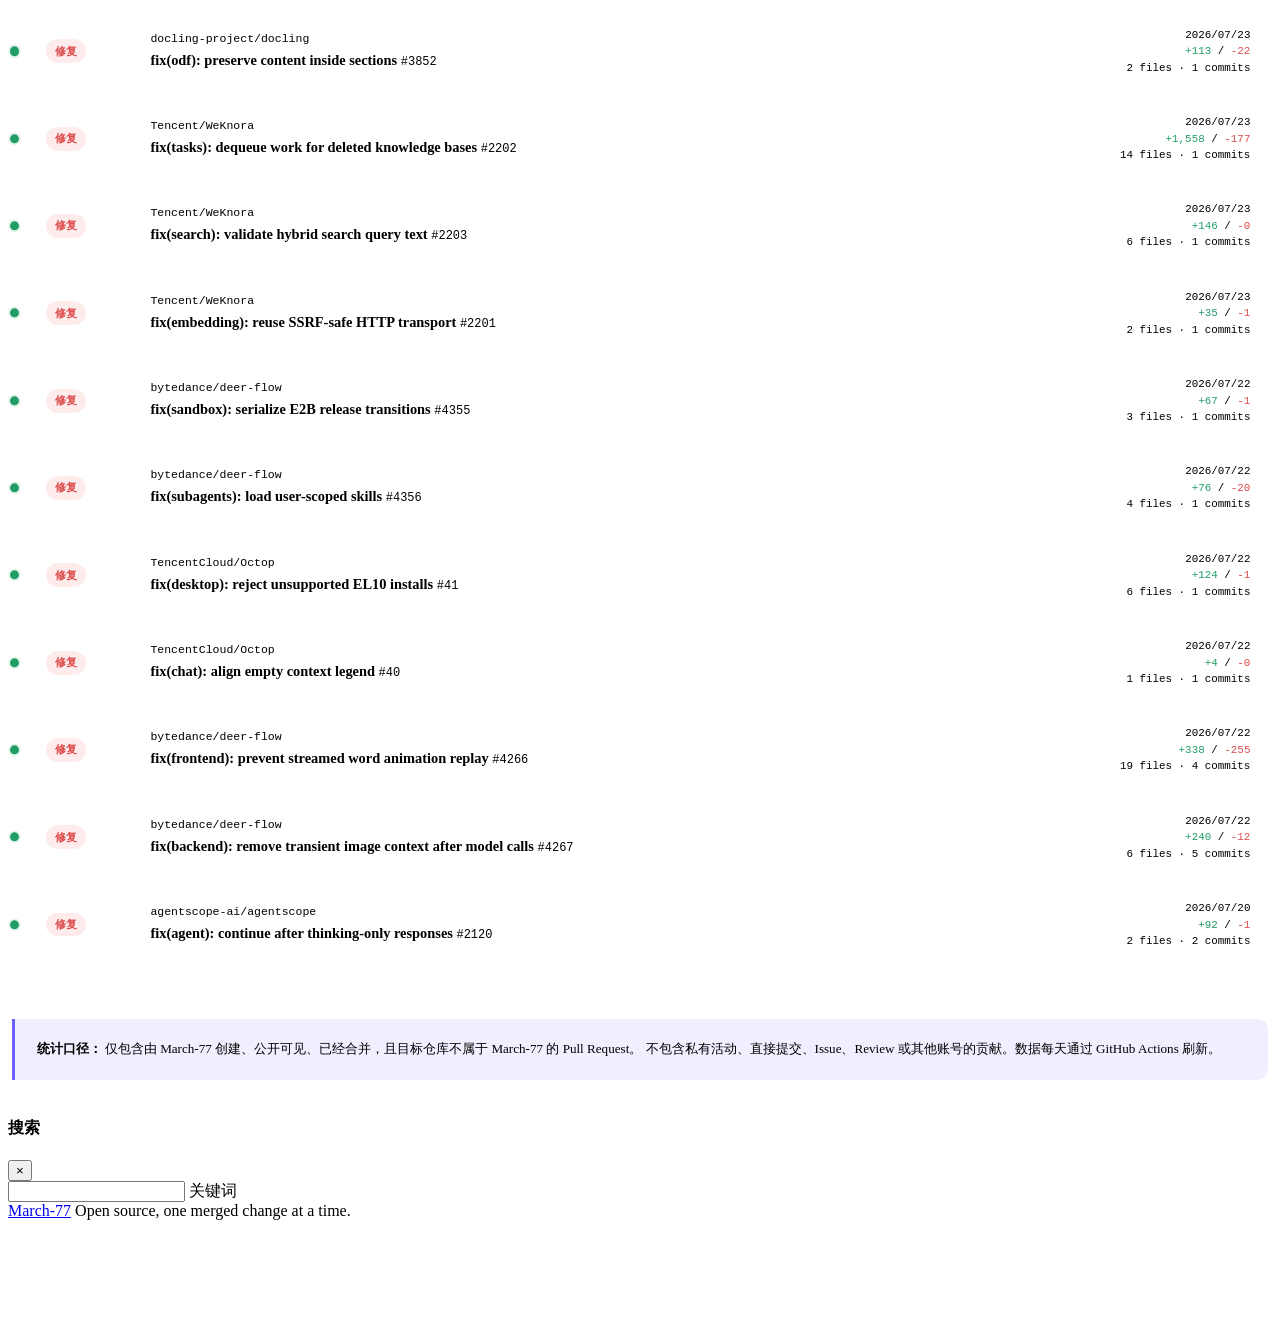
==== commit ba60e135: "match portfolio titles to native Fluid banner" ====
--- a/contributions/index.html
+++ b/contributions/index.html
@@ -33,7 +33,7 @@
       "hostname": "march-77.github.io",
       "root": "/",
       "version": "1.9.5",
-      "typing": {"enable": false, "typeSpeed": 70, "cursorChar": "_", "loop": false},
+      "typing": {"enable": true, "typeSpeed": 70, "cursorChar": "_", "loop": false},
       "anchorjs": {"enable": false},
       "progressbar": {"enable": true, "height_px": 3, "color": "#29d", "options": {"showSpinner": false, "trickleSpeed": 100}},
       "code_language": {"enable": false},
@@ -53,14 +53,14 @@
 <body>
   <a class="portfolio-skip-link" href="#main-content">跳到主要内容</a>
   <header>
-    <div class="header-inner portfolio-header">
+    <div class="header-inner" style="height: 60vh;">
       <nav id="navbar" class="navbar fixed-top navbar-expand-lg navbar-dark scrolling-navbar" aria-label="主导航">
         <div class="container">
           <a class="navbar-brand" href="/"><strong>Hello_ZZR!</strong></a>
           <button id="navbar-toggler-btn" class="navbar-toggler" type="button" data-toggle="collapse"
                   data-target="#navbarSupportedContent" aria-controls="navbarSupportedContent"
                   aria-expanded="false" aria-label="展开或收起导航">
-            <span class="animated-icon"><span></span><span></span><span></span></span>
+            <div class="animated-icon"><span></span><span></span><span></span></div>
           </button>
           <div class="collapse navbar-collapse" id="navbarSupportedContent">
             <ul class="navbar-nav ml-auto text-center">
@@ -93,13 +93,14 @@
           </div>
         </div>
       </nav>
-      <div id="banner" class="banner" parallax="true"
+      <div id="banner" class="banner" parallax=true
            style="background: url('/img/default.png') no-repeat center center; background-size: cover;">
         <div class="full-bg-img">
-          <div class="mask flex-center portfolio-banner-mask">
+          <div class="mask flex-center" style="background-color: rgba(0, 0, 0, 0.3)">
             <div class="banner-text text-center fade-in-up">
-              <h1 class="h2">开源贡献</h1>
-              <p class="portfolio-banner-subtitle">Merged upstream, documented in public.</p>
+              <div class="h2">
+                <span id="subtitle" data-typed-text="开源贡献"></span>
+              </div>
             </div>
           </div>
         </div>
@@ -264,6 +265,15 @@
   <script src="https://lib.baomitu.com/twitter-bootstrap/4.6.1/js/bootstrap.min.js"></script>
   <script src="/js/events.js"></script>
   <script src="/js/plugins.js"></script>
+  <script src="https://lib.baomitu.com/typed.js/2.0.12/typed.min.js"></script>
+  <script>
+    (function(window, document) {
+      var typing = Fluid.plugins.typing;
+      var subtitle = document.getElementById("subtitle");
+      if (!subtitle || !typing) return;
+      typing(subtitle.getAttribute("data-typed-text"));
+    })(window, document);
+  </script>
   <script src="/js/local-search.js"></script>
   <script src="/js/portfolio.js"></script>
   <script src="/js/boot.js"></script>
--- a/css/portfolio.css
+++ b/css/portfolio.css
@@ -25,28 +25,6 @@
 
 .portfolio-skip-link:focus {
   top: 0;
-}
-
-.portfolio-header {
-  height: 48vh !important;
-  min-height: 340px;
-  max-height: 540px;
-}
-
-.portfolio-header .animated-icon {
-  display: block;
-}
-
-.portfolio-banner-mask {
-  background-color: rgba(16, 28, 46, 0.48) !important;
-}
-
-.portfolio-banner-subtitle {
-  margin: 0.75rem 0 0;
-  color: rgba(255, 255, 255, 0.82);
-  font-family: "JetBrains Mono", "SFMono-Regular", Consolas, monospace;
-  font-size: clamp(0.78rem, 2vw, 0.94rem);
-  letter-spacing: 0.04em;
 }
 
 .portfolio-page *,
@@ -651,11 +629,6 @@
 }
 
 @media (max-width: 767.98px) {
-  .portfolio-header {
-    height: 42vh !important;
-    min-height: 280px;
-  }
-
   .portfolio-page {
     padding: 0 0 0.5rem;
   }
